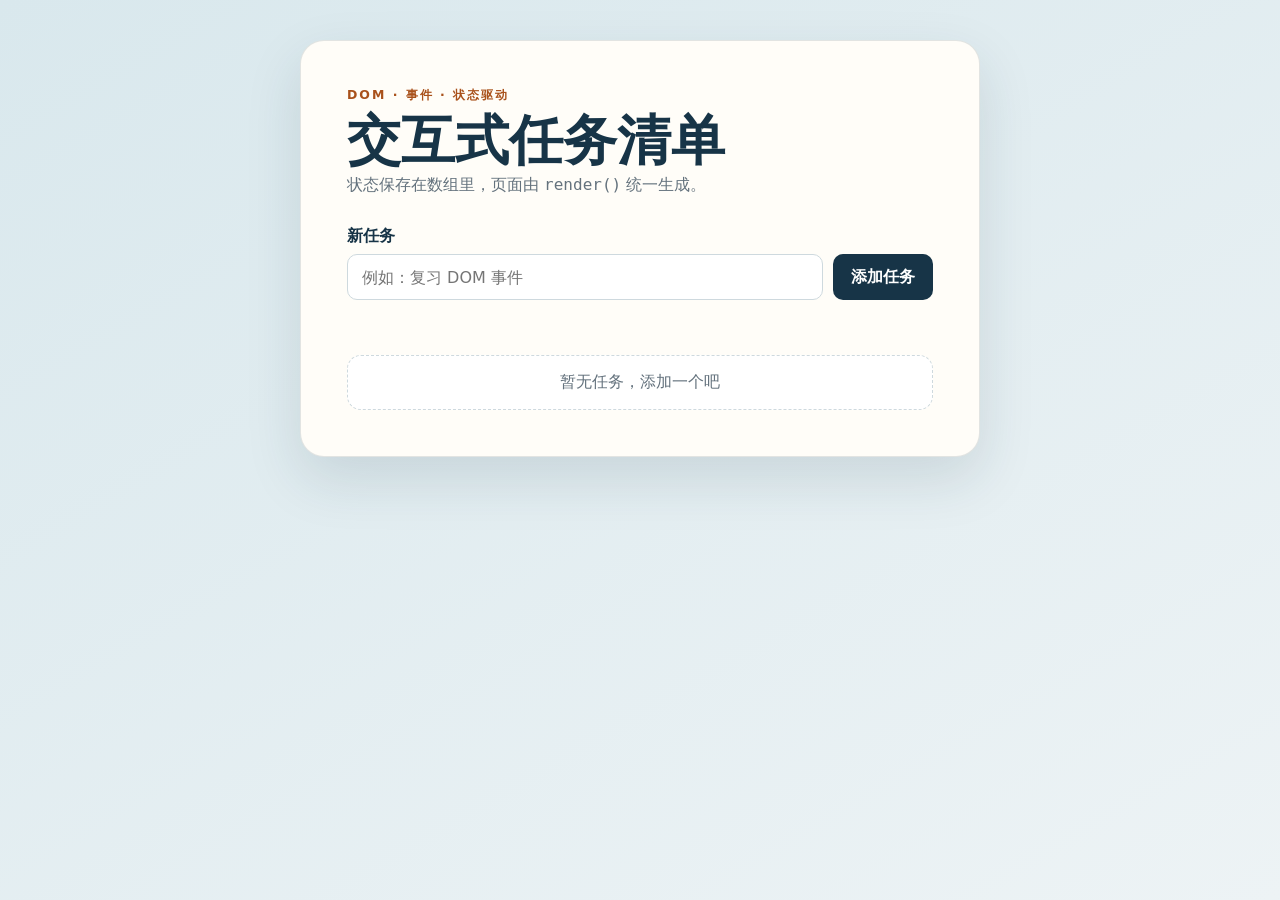
==== todo-app/index.html @ 4b304f55 "添加任务清单输入与统一渲染" ====
<!DOCTYPE html>
<html lang="zh-CN">
<head>
  <meta charset="UTF-8">
  <meta name="viewport" content="width=device-width, initial-scale=1.0">
  <meta name="description" content="第五次课交互式任务清单案例。">
  <link rel="icon" href="../favicon.svg" type="image/svg+xml">
  <link rel="stylesheet" href="style.css">
  <title>交互式任务清单</title>
</head>
<body>
  <main class="app-shell">
    <header>
      <p class="eyebrow">DOM · 事件 · 状态驱动</p>
      <h1>交互式任务清单</h1>
      <p>状态保存在数组里，页面由 <code>render()</code> 统一生成。</p>
    </header>

    <form id="add-form" class="add-form" novalidate>
      <label for="task-input">新任务</label>
      <div class="input-row">
        <input type="text" id="task-input" maxlength="80" placeholder="例如：复习 DOM 事件" autocomplete="off">
        <button type="submit">添加任务</button>
      </div>
      <p class="tip" id="tip" role="status" aria-live="polite"></p>
    </form>

    <ul id="task-list" class="task-list" aria-label="任务列表"></ul>
  </main>
  <script src="app.js"></script>
</body>
</html>
---- todo-app/style.css ----
:root {
  color-scheme: light;
  --ink: #173447;
  --muted: #64727d;
  --paper: #fffdf8;
  --canvas: #edf3f5;
  --accent: #d47a3a;
  --accent-dark: #a9511b;
  --line: #ced9de;
  font-family: Inter, "Microsoft YaHei", system-ui, sans-serif;
}

* { box-sizing: border-box; }

body {
  min-height: 100vh;
  margin: 0;
  padding: 40px 18px;
  color: var(--ink);
  background: linear-gradient(150deg, #d9e8ed, var(--canvas));
}

.app-shell {
  width: min(100%, 680px);
  margin: 0 auto;
  padding: clamp(24px, 5vw, 46px);
  border: 1px solid rgba(23, 52, 71, .12);
  border-radius: 24px;
  background: var(--paper);
  box-shadow: 0 22px 55px rgba(23, 52, 71, .13);
}

.eyebrow { margin: 0; color: var(--accent-dark); font-size: .78rem; font-weight: 800; letter-spacing: .16em; text-transform: uppercase; }
h1 { margin: 8px 0 6px; font-size: clamp(2rem, 6vw, 3.4rem); line-height: 1.05; }
header > p:last-child { margin-top: 0; color: var(--muted); }
code { font-family: Consolas, monospace; }

.add-form { margin-top: 30px; }
label { display: block; margin-bottom: 7px; font-weight: 750; }
.input-row { display: grid; grid-template-columns: 1fr auto; gap: 10px; }
input, button { min-height: 46px; border-radius: 10px; font: inherit; }
input { min-width: 0; padding: 0 14px; border: 1px solid var(--line); background: #fff; }
input:focus { outline: 3px solid rgba(212, 122, 58, .22); border-color: var(--accent); }
button { padding: 0 18px; border: 0; color: #fff; background: var(--ink); cursor: pointer; font-weight: 700; }
button:hover { background: #265d7d; }
.tip { min-height: 24px; margin: 7px 0 0; color: #a12d22; font-size: .92rem; }

.task-list { display: grid; gap: 10px; margin: 24px 0 0; padding: 0; list-style: none; }
.task-item, .empty-tip { padding: 16px; border: 1px solid var(--line); border-radius: 14px; background: #fff; }
.task-text { overflow-wrap: anywhere; }
.empty-tip { color: var(--muted); text-align: center; border-style: dashed; }
.done .task-text { color: var(--muted); text-decoration: line-through; }

@media (max-width: 520px) {
  body { padding: 18px 10px; }
  .app-shell { padding: 24px 18px; border-radius: 18px; }
  .input-row { grid-template-columns: 1fr; }
}
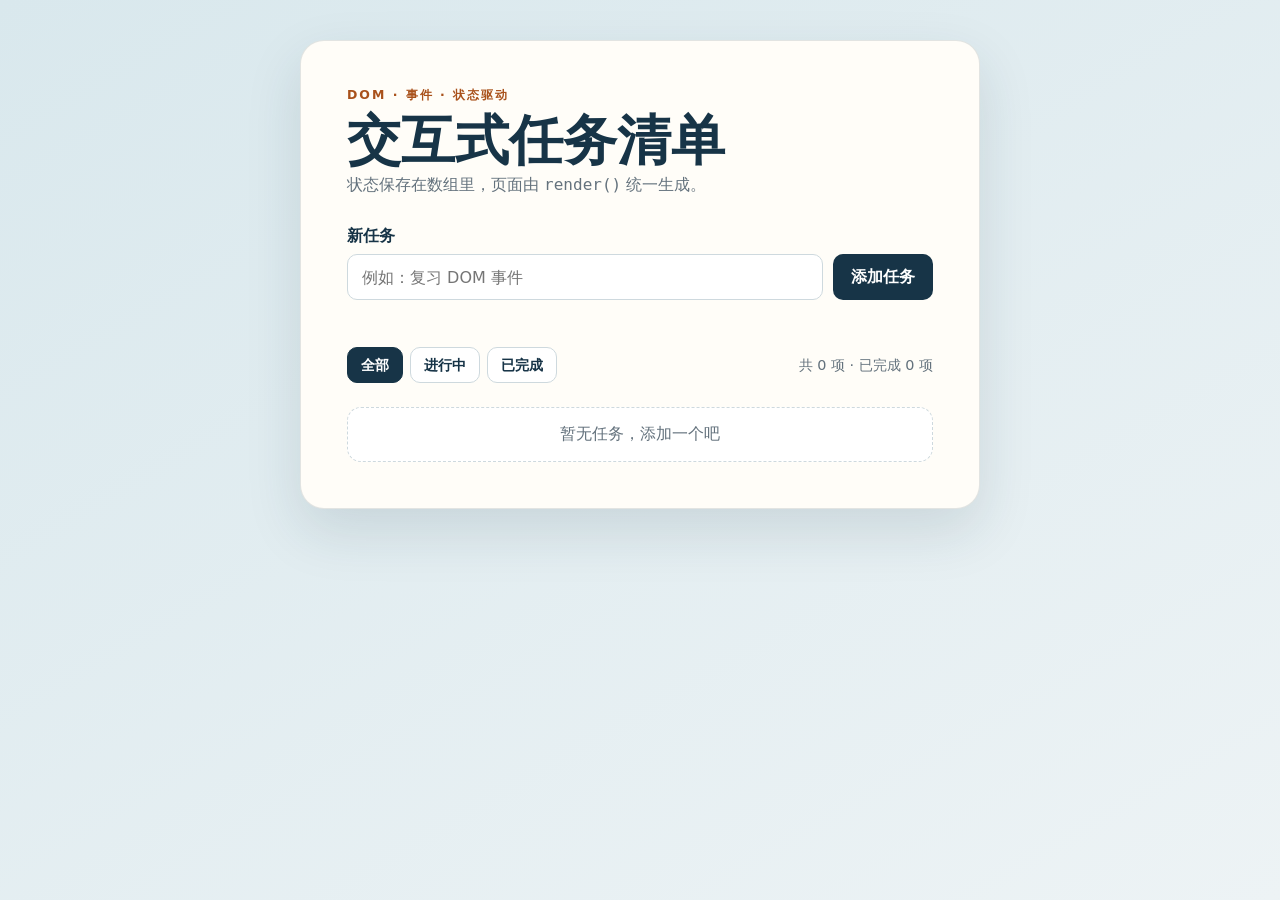
==== commit 5a936d6c: "添加任务完成切换与过滤" ====
--- a/todo-app/index.html
+++ b/todo-app/index.html
@@ -25,9 +25,17 @@
       <p class="tip" id="tip" role="status" aria-live="polite"></p>
     </form>
 
+    <section class="toolbar" aria-label="任务筛选">
+      <div class="filters" role="group" aria-label="按状态筛选">
+        <button class="filter-button active" type="button" data-filter="all" aria-pressed="true">全部</button>
+        <button class="filter-button" type="button" data-filter="active" aria-pressed="false">进行中</button>
+        <button class="filter-button" type="button" data-filter="done" aria-pressed="false">已完成</button>
+      </div>
+      <p id="task-stats" class="task-stats" aria-live="polite"></p>
+    </section>
+
     <ul id="task-list" class="task-list" aria-label="任务列表"></ul>
   </main>
   <script src="app.js"></script>
 </body>
 </html>
-
--- a/todo-app/style.css
+++ b/todo-app/style.css
@@ -45,15 +45,26 @@
 button:hover { background: #265d7d; }
 .tip { min-height: 24px; margin: 7px 0 0; color: #a12d22; font-size: .92rem; }
 
+.toolbar { display: flex; align-items: center; justify-content: space-between; gap: 16px; margin-top: 16px; }
+.filters { display: flex; flex-wrap: wrap; gap: 7px; }
+.filter-button { min-height: 36px; padding: 0 13px; color: var(--ink); border: 1px solid var(--line); background: #fff; font-size: .9rem; }
+.filter-button:hover, .filter-button.active { color: #fff; border-color: var(--ink); background: var(--ink); }
+.task-stats { margin: 0; color: var(--muted); font-size: .9rem; text-align: right; white-space: nowrap; }
 .task-list { display: grid; gap: 10px; margin: 24px 0 0; padding: 0; list-style: none; }
 .task-item, .empty-tip { padding: 16px; border: 1px solid var(--line); border-radius: 14px; background: #fff; }
+.task-item { display: grid; grid-template-columns: auto 1fr auto; align-items: center; gap: 12px; }
 .task-text { overflow-wrap: anywhere; }
 .empty-tip { color: var(--muted); text-align: center; border-style: dashed; }
 .done .task-text { color: var(--muted); text-decoration: line-through; }
+.toggle-button { width: 26px; min-height: 26px; padding: 0; border: 2px solid var(--accent); border-radius: 50%; color: #fff; background: #fff; }
+.toggle-button:hover, .done .toggle-button { background: var(--accent); }
+.delete-button { min-height: 34px; padding: 0 12px; color: #9a3328; background: #fff2ee; font-size: .88rem; }
+.delete-button:hover { color: #fff; background: #9a3328; }
 
 @media (max-width: 520px) {
   body { padding: 18px 10px; }
   .app-shell { padding: 24px 18px; border-radius: 18px; }
   .input-row { grid-template-columns: 1fr; }
+  .toolbar { align-items: flex-start; flex-direction: column; }
+  .task-stats { text-align: left; }
 }
-
